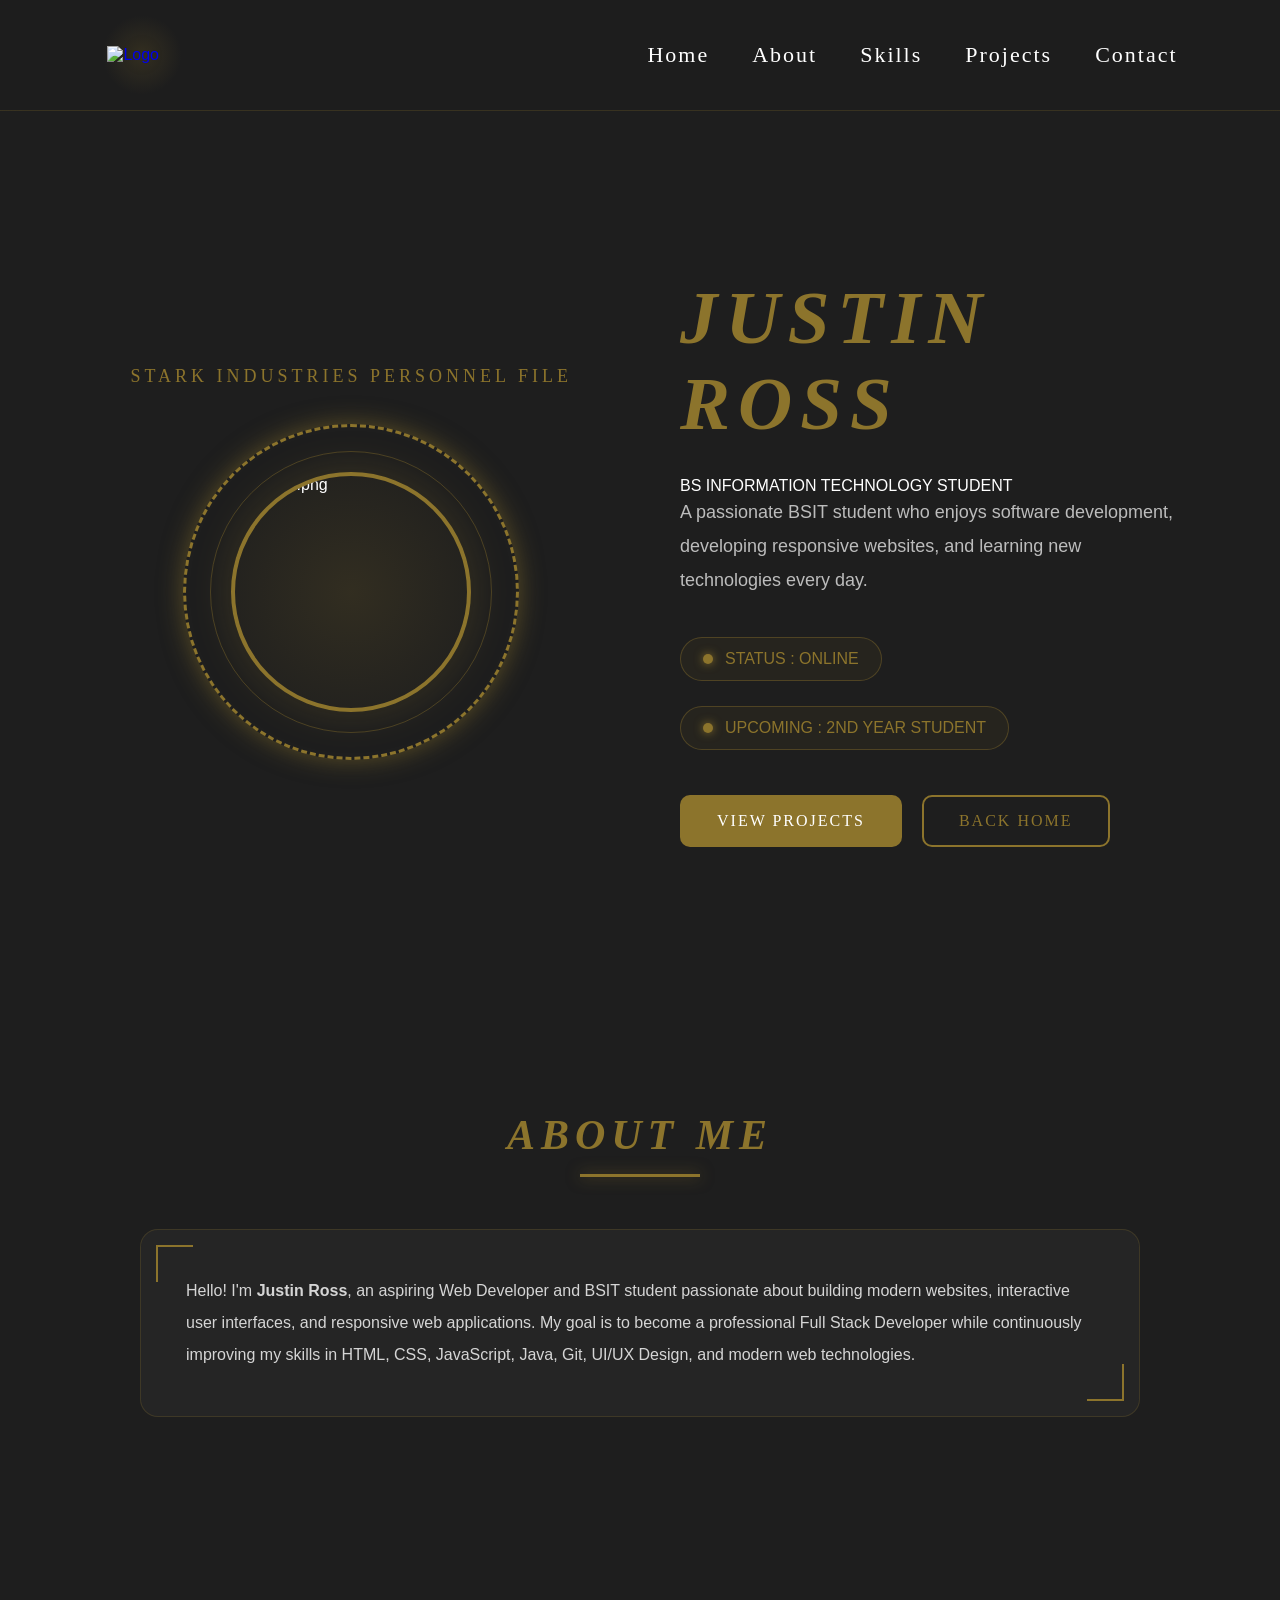
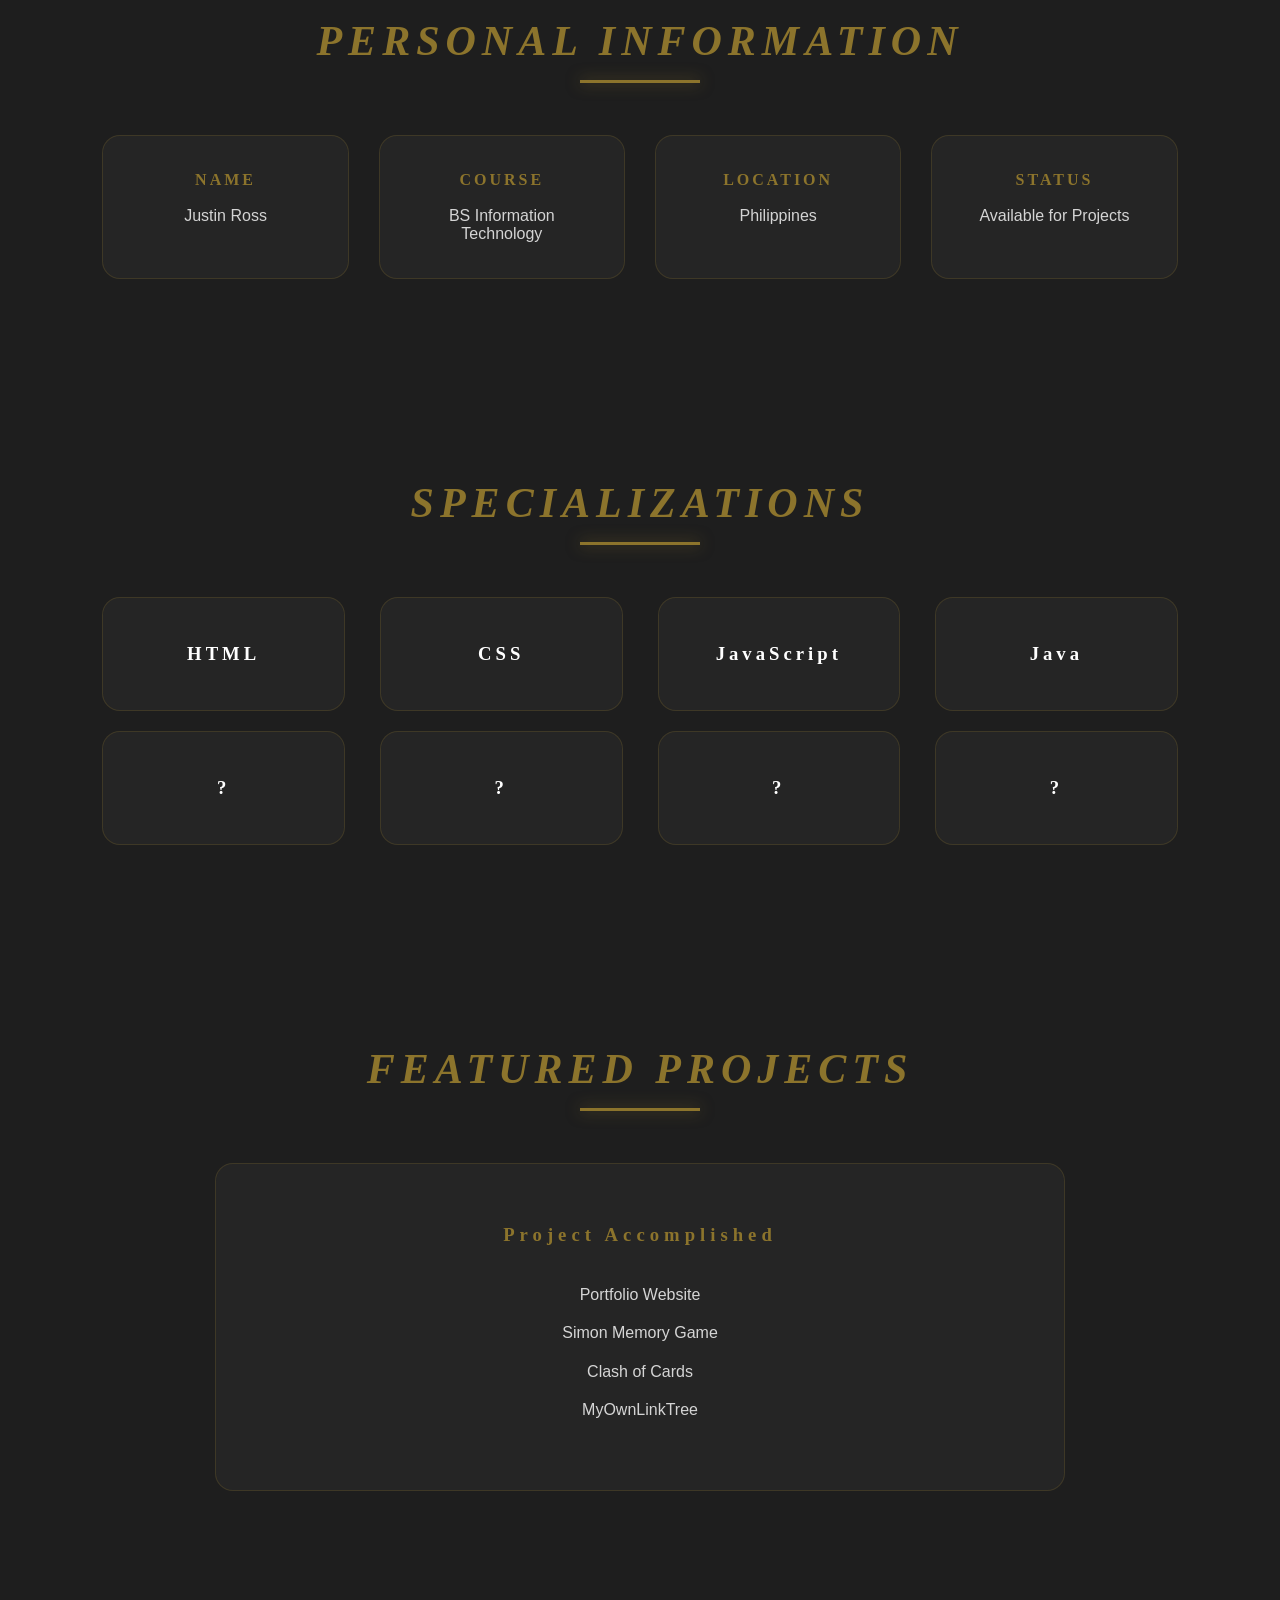
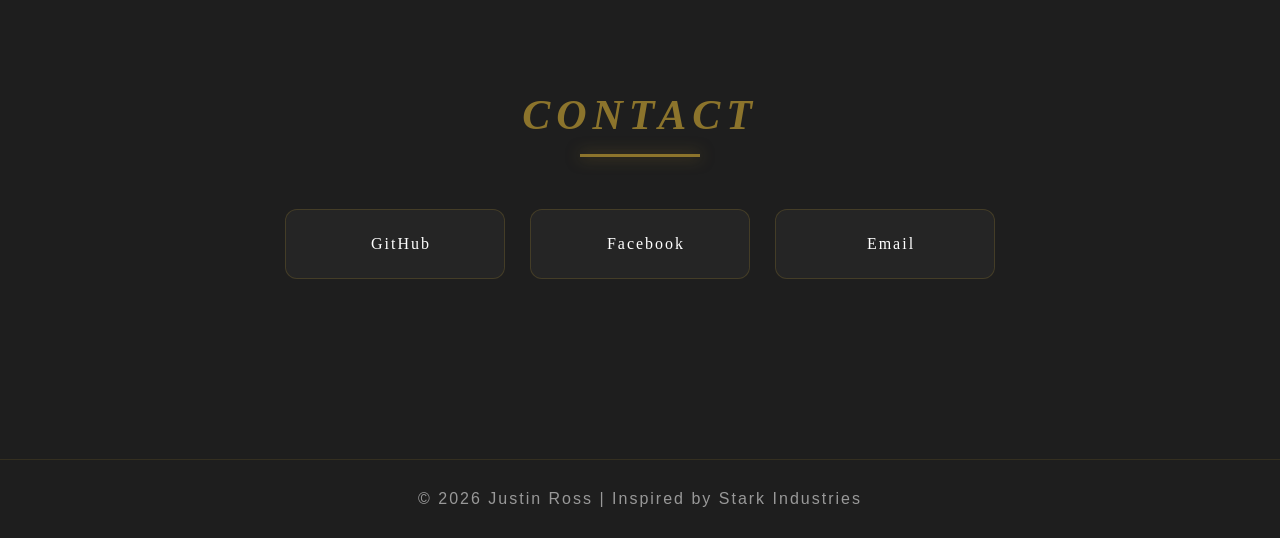
==== profile.html @ 9672987f "Add files via upload" ====
<!DOCTYPE html>
<html lang="en">
<head>

    <meta charset="UTF-8">
    <meta name="viewport" content="width=device-width, initial-scale=1.0">
    <script src="https://kit.fontawesome.com/cd09160579.js" crossorigin="anonymous"></script>
    <link rel="stylesheet" href="profile.css">

    <title>Justin Ross | Profile</title>

</head>

<body>

<!-- ========================================= -->
<!-- NAVIGATION -->
<!-- ========================================= -->

<header>

    <nav>

        <div class="logo">

            <a href="index.html">

                <img src="logo.png" alt="Logo">

            </a>

        </div>

        <ul>

            <li><a href="index.html"><i class="fa-solid fa-house"></i> Home</a></li>

            <li><a href="#about"><i class="fa-solid fa-user"></i> About</a></li>

            <li><a href="#skills"><i class="fa-solid fa-code"></i> Skills</a></li>

            <li><a href="#projects"><i class="fa-solid fa-folder-open"></i> Projects</a></li>

            <li><a href="#contact"><i class="fa-solid fa-envelope"></i> Contact</a></li>

        </ul>

    </nav>

</header>

<!-- ========================================= -->
<!-- HERO -->
<!-- ========================================= -->

        <section class="hero">

<div class="hero-container">

<!-- LEFT -->

<div class="left-panel">

    <p class="system-text">

        STARK INDUSTRIES PERSONNEL FILE

    </p>

    <div class="scan-ring">

        <div class="profile-frame">

            <!-- Your Picture -->

            <img src="img/profile.png" alt="Profile.png">

        </div>

    </div>

</div>

<!-- RIGHT -->

        <div class="right-panel">

            <h1>JUSTIN ROSS</h1>

                <h3></h3>BS INFORMATION TECHNOLOGY STUDENT</h3>

                    <p class="description">

                        A passionate BSIT student who enjoys software development, 
                        developing responsive websites, and learning
                        new technologies every day.

                    </p>

        <div class="status-container">

            <div class="status">

                <span></span>

                    STATUS : ONLINE

            </div>

            <div class="status">

            <span></span>

                UPCOMING : 2ND YEAR STUDENT

            </div>

</div>

<div class="buttons">

<a href="#projects" class="btn-primary">VIEW PROJECTS</a>

<a href="index.html" class="btn-secondary">BACK HOME</a>

</div>

</div>

</div>

</section>

<!-- ========================================= -->
<!-- ABOUT -->
<!-- ========================================= -->

<section id="about" class="about">

<div class="section-title">

<h2>ABOUT ME</h2>
</div>

<div class="about-card">

<p>

Hello! I'm <strong>Justin Ross</strong>, an aspiring Web Developer
and BSIT student passionate about building modern websites,
interactive user interfaces, and responsive web applications.

My goal is to become a professional Full Stack Developer while
continuously improving my skills in HTML, CSS, JavaScript,
Java, Git, UI/UX Design, and modern web technologies.

</p>

</div>

</section>

<!-- ========================================= -->
<!-- QUICK INFO -->
<!-- ========================================= -->

<section class="information">

<div class="section-title">

<h2>PERSONAL INFORMATION</h2>

</div>

<div class="info-grid">

<div class="info-box">

<h4>NAME</h4>

<p>Justin Ross</p>

</div>

<div class="info-box">

<h4>COURSE</h4>

<p>BS Information Technology</p>

</div>

<div class="info-box">

<h4>LOCATION</h4>

<p>Philippines</p>

</div>

<div class="info-box">

<h4>STATUS</h4>

<p>Available for Projects</p>

</div>

</div>

</section>

<!-- ========================================= -->
<!-- SKILLS PREVIEW -->
<!-- ========================================= -->

<section id="skills" class="preview">

    <div class="section-title">

        <h2>SPECIALIZATIONS</h2>

    </div>

        <div class="preview-grid">

            <div class="preview-card">

                <i class="fa-brands fa-html5"></i>

                    <h3>HTML</h3>

            </div>

            <div class="preview-card">

                <i class="fa-brands fa-css3-alt"></i>

                    <h3>CSS</h3>

            </div>

            <div class="preview-card">

                <i class="fa-brands fa-js"></i>

                    <h3>JavaScript</h3>

            </div>

            <div class="preview-card">

                <i class="fa-brands fa-java"></i>

                    <h3>Java</h3>

            </div>



    </div>

    <!-- second -->

     <div class="preview-grid" style="margin-top: 20px;">

            <div class="preview-card">

                

                    <h3>?</h3>

            </div>

            <div class="preview-card">

              

                    <h3>?</h3>

            </div>

            <div class="preview-card">

             

                    <h3>?</h3>

            </div>

            <div class="preview-card">

                

                    <h3>?</h3>

            </div>



    </div>

</section>

<!-- ========================================= -->
<!-- PROJECT PLACEHOLDER -->
<!-- ========================================= -->

<section id="projects" class="projects">

<div class="section-title">

<h2>FEATURED PROJECTS</h2>

</div>

<div class="project-placeholder">

<h3>Project Accomplished</h3>

<p>Portfolio Website<br>

Simon Memory Game<br>
Clash of Cards<br>
MyOwnLinkTree</p>
</div>
</section>
<!-- ========================================= -->
<!-- CONTACT -->
<!-- ========================================= -->
<section id="contact" class="contact">
<div class="section-title">
<h2>CONTACT</h2>
</div>
<div class="contact-container">
<a href="#"><i class="fa-brands fa-github"></i>GitHub</a>

<a href="#"><i class="fa-brands fa-facebook"></i>Facebook</a>

<a href="#"><i class="fa-solid fa-envelope"></i>Email</a></div>

</section>

<footer>

<p>

© 2026 Justin Ross | Inspired by Stark Industries

</p>

</footer>

</body>

</html>
---- profile.css ----
::-webkit-scrollbar{
    display:none;
}

@font-face{
    font-family:"Stark";
    src:url("../Stark.otf");
}

*{
    margin:0;
    padding:0;
    box-sizing:border-box;
    scroll-behavior:smooth;
}

body{

    background:#1E1E1E;

    color:white;

    font-family:Arial, Helvetica, sans-serif;

    overflow-x:hidden;

}

section{

    padding:100px 8%;

}

a{

    text-decoration:none;

}

img{

    display:block;

    max-width:100%;

}

/* ========================================= */
/* NAVIGATION */
/* ========================================= */

header{

    position:sticky;

    top:0;

    z-index:1000;

    backdrop-filter:blur(12px);

    background:rgba(30,30,30,.82);

    border-bottom:1px solid rgba(140,116,44,.25);

}

nav{

    display:flex;

    justify-content:space-between;

    align-items:center;

    padding:15px 8%;

}

.logo{

    width:80px;

    height:80px;

    display:grid;

    place-items:center;

    border-radius:50%;

    background:
    radial-gradient(circle,
    rgba(140,116,44,.20),
    transparent 70%);

    transition:.4s;

}

.logo:hover{

    transform:rotate(10deg);

    box-shadow:
    0 0 25px rgba(140,116,44,.55);

}

.logo img{

    width:70px;

}

nav ul{

    display:flex;

    list-style:none;

    gap:35px;

}

nav ul li{

    list-style:none;

}

nav ul li a{

    color:white;

    font-family:"Stark";

    letter-spacing:2px;

    font-size:22px;

    transition:.3s;

}

nav ul li a:hover{

    color:#8C742C;

}

nav i{

    margin-right:8px;

}

/* ========================================= */
/* HERO */
/* ========================================= */

.hero{

    min-height:100vh;

    display:flex;

    justify-content:center;

    align-items:center;

}

.hero-container{

    width:100%;

    display:flex;

    justify-content:space-between;

    align-items:center;

    gap:80px;

}

/* ========================================= */
/* LEFT PANEL */
/* ========================================= */

.left-panel{

    flex:1;

    display:flex;

    flex-direction:column;

    align-items:center;

}

.system-text{

    color:#8C742C;

    font-family:"Stark";

    letter-spacing:4px;

    margin-bottom:40px;

    font-size:18px;

}

/* ========================================= */
/* SCAN RING */
/* ========================================= */

.scan-ring{

    width:330px;

    height:330px;

    border-radius:50%;

    display:flex;

    justify-content:center;

    align-items:center;

    position:relative;

    animation:rotateRing 15s linear infinite;

}

/* OUTER RING */

.scan-ring::before{

    content:"";

    position:absolute;

    width:100%;

    height:100%;

    border-radius:50%;

    border:3px dashed #8C742C;

    box-shadow:

    0 0 25px rgba(140,116,44,.55);

}

/* INNER RING */

.scan-ring::after{

    content:"";

    position:absolute;

    width:280px;

    height:280px;

    border-radius:50%;

    border:1px solid rgba(140,116,44,.4);

}

/* ========================================= */
/* PROFILE FRAME */
/* ========================================= */

.profile-frame{

    width:240px;

    height:240px;

    border-radius:50%;

    overflow:hidden;

    border:4px solid #8C742C;

    display:flex;

    justify-content:center;

    align-items:center;

    background:

    radial-gradient(circle,

    rgba(140,116,44,.18),

    transparent);

    box-shadow:

    0 0 40px rgba(140,116,44,.25);

}

.profile-frame img{

    width:100%;

    height:100%;

    object-fit:cover;

}

/* ========================================= */
/* RIGHT PANEL */
/* ========================================= */

.right-panel{

    flex:1;

}

.right-panel h1{

    font-family:"Stark";

    font-size:75px;

    color:#8C742C;

    letter-spacing:8px;

    font-style:italic;

    margin-bottom:20px;

}

.right-panel h3{

    font-size:28px;

    color:#d6d6d6;

    letter-spacing:4px;

    margin-bottom:30px;

}

.description{

    line-height:1.9;

    font-size:18px;

    color:#bcbcbc;

    margin-bottom:40px;

}

/* ========================================= */
/* STATUS */
/* ========================================= */

.status-container{

    display:flex;

    gap:25px;

    flex-wrap:wrap;

    margin-bottom:45px;

}

.status{

    display:flex;

    align-items:center;

    gap:12px;

    color:#8C742C;

    border:1px solid rgba(140,116,44,.4);

    padding:12px 22px;

    border-radius:30px;

    background:rgba(140,116,44,.08);

}

.status span{

    width:10px;

    height:10px;

    border-radius:50%;

    background:#8C742C;

    box-shadow:

    0 0 10px #8C742C;

    animation:pulse 1s infinite;

}

/* ========================================= */
/* BUTTONS */
/* ========================================= */

.buttons{

    display:flex;

    gap:20px;

    flex-wrap:wrap;

}

.btn-primary{

    padding:15px 35px;

    background:#8C742C;

    color:white;

    font-family:"Stark";

    letter-spacing:2px;

    border-radius:10px;

    transition:.35s;

    border:2px solid transparent;

}

.btn-primary:hover{

    transform:translateY(-6px);

    box-shadow:

    0 0 25px rgba(140,116,44,.55);

}

.btn-secondary{

    padding:15px 35px;

    color:#8C742C;

    border:2px solid #8C742C;

    border-radius:10px;

    font-family:"Stark";

    letter-spacing:2px;

    transition:.35s;

}

.btn-secondary:hover{

    background:#8C742C;

    color:white;

}

/* ========================================= */
/* ANIMATIONS */
/* ========================================= */

@keyframes rotateRing{

    from{

        transform:rotate(0deg);

    }

    to{

        transform:rotate(360deg);

    }

}

@keyframes pulse{

    50%{

        transform:scale(.75);

        opacity:.4;

    }

}

/* ========================================= */
/* SECTION TITLE */
/* ========================================= */

.section-title{

    text-align:center;

    margin-bottom:70px;

    position:relative;

}

.section-title h2{

    font-family:"Stark";

    font-size:42px;

    color:#8C742C;

    letter-spacing:6px;

    font-style:italic;

    display:inline-block;

    position:relative;

}

/* glowing line */

.section-title h2::after{

    content:"";

    position:absolute;

    left:50%;

    bottom:-18px;

    transform:translateX(-50%);

    width:120px;

    height:3px;

    background:#8C742C;

    box-shadow:0 0 15px rgba(140,116,44,.7);

}

/* ========================================= */
/* ABOUT */
/* ========================================= */

.about-card{

    max-width:1000px;

    margin:auto;

    padding:45px;

    background:rgba(255,255,255,.03);

    border:1px solid rgba(140,116,44,.25);

    border-radius:18px;

    line-height:2;

    color:#d5d5d5;

    position:relative;

    transition:.35s;

    overflow:hidden;

}

.about-card:hover{

    transform:translateY(-8px);

    border-color:#8C742C;

    box-shadow:

    0 0 30px rgba(140,116,44,.18);

}

/* HUD corner */

.about-card::before{

    content:"";

    position:absolute;

    top:15px;

    left:15px;

    width:35px;

    height:35px;

    border-top:2px solid #8C742C;

    border-left:2px solid #8C742C;

}

.about-card::after{

    content:"";

    position:absolute;

    bottom:15px;

    right:15px;

    width:35px;

    height:35px;

    border-bottom:2px solid #8C742C;

    border-right:2px solid #8C742C;

}

/* ========================================= */
/* INFORMATION */
/* ========================================= */

.info-grid{

    display:grid;

    grid-template-columns:repeat(auto-fit,minmax(220px,1fr));

    gap:30px;

}

.info-box{

    padding:35px;

    text-align:center;

    border-radius:18px;

    background:rgba(255,255,255,.03);

    border:1px solid rgba(140,116,44,.25);

    transition:.35s;

}

.info-box:hover{

    transform:translateY(-10px);

    border-color:#8C742C;

    box-shadow:

    0 0 20px rgba(140,116,44,.3);

}

.info-box h4{

    color:#8C742C;

    font-family:"Stark";

    letter-spacing:3px;

    margin-bottom:18px;

}

.info-box p{

    color:#d4d4d4;

}

/* ========================================= */
/* SKILLS */
/* ========================================= */

.preview-grid{

    display:grid;

    grid-template-columns:repeat(auto-fit,minmax(220px,1fr));

    gap:35px;

}

.preview-card{

    padding:45px;

    text-align:center;

    background:rgba(255,255,255,.03);

    border-radius:18px;

    border:1px solid rgba(140,116,44,.25);

    transition:.35s;

    cursor:pointer;

}

.preview-card:hover{

    transform:translateY(-12px);

    border-color:#8C742C;

    box-shadow:

    0 0 35px rgba(140,116,44,.28);

}

.preview-card i{

    font-size:65px;

    color:#8C742C;

    margin-bottom:25px;

}

.preview-card h3{

    font-family:"Stark";

    letter-spacing:4px;

    color:white;

}

/* ========================================= */
/* PROJECTS */
/* ========================================= */

.project-placeholder{

    max-width:850px;

    margin:auto;

    padding:60px;

    text-align:center;

    border-radius:18px;

    background:rgba(255,255,255,.03);

    border:1px solid rgba(140,116,44,.25);

    transition:.35s;

}

.project-placeholder:hover{

    transform:translateY(-8px);

    border-color:#8C742C;

    box-shadow:

    0 0 30px rgba(140,116,44,.2);

}

.project-placeholder h3{

    color:#8C742C;

    font-family:"Stark";

    letter-spacing:5px;

    margin-bottom:30px;

}

.project-placeholder p{

    line-height:2.4;

    color:#d5d5d5;

}

/* ========================================= */
/* CONTACT */
/* ========================================= */

.contact-container{

    display:flex;

    justify-content:center;

    flex-wrap:wrap;

    gap:25px;

}

.contact-container a{

    width:220px;

    height:70px;

    display:flex;

    justify-content:center;

    align-items:center;

    gap:12px;

    color:white;

    border-radius:12px;

    border:1px solid rgba(140,116,44,.3);

    background:rgba(255,255,255,.03);

    transition:.35s;

    font-family:"Stark";

    letter-spacing:2px;

}

.contact-container a:hover{

    background:#8C742C;

    color:white;

    transform:translateY(-8px);

    box-shadow:

    0 0 30px rgba(140,116,44,.35);

}

.contact-container i{

    font-size:24px;

}

/* ========================================= */
/* FOOTER */
/* ========================================= */

footer{

    padding:30px;

    text-align:center;

    border-top:1px solid rgba(140,116,44,.2);

    color:#999;

    letter-spacing:2px;

    margin-top:80px;

}

/* ========================================= */
/* LAPTOP */
/* ========================================= */

@media (max-width:1200px){

.hero-container{

    gap:50px;

}

.right-panel h1{

    font-size:60px;

}

.scan-ring{

    width:280px;
    height:280px;

}

.scan-ring::after{

    width:240px;
    height:240px;

}

.profile-frame{

    width:200px;
    height:200px;

}

}

/* ========================================= */
/* TABLET */
/* ========================================= */

@media (max-width:992px){

.hero{

    padding-top:60px;

}

.hero-container{

    flex-direction:column;

    text-align:center;

}

.right-panel{

    display:flex;

    flex-direction:column;

    align-items:center;

}

.description{

    max-width:700px;

}

.status-container{

    justify-content:center;

}

.buttons{

    justify-content:center;

}

nav{

    flex-direction:column;

    gap:20px;

}

nav ul{

    flex-wrap:wrap;

    justify-content:center;

}

}

/* ========================================= */
/* MOBILE */
/* ========================================= */

@media (max-width:768px){

section{

    padding:80px 6%;

}

.logo{

    width:65px;
    height:65px;

}

.logo img{

    width:55px;

}

.right-panel h1{

    font-size:45px;

    letter-spacing:5px;

}

.right-panel h3{

    font-size:22px;

}

.description{

    font-size:16px;

}

.scan-ring{

    width:240px;
    height:240px;

}

.scan-ring::after{

    width:200px;
    height:200px;

}

.profile-frame{

    width:170px;
    height:170px;

}

.preview-grid{

    grid-template-columns:1fr;

}

.info-grid{

    grid-template-columns:1fr;

}

.contact-container{

    flex-direction:column;

    align-items:center;

}

.contact-container a{

    width:100%;

    max-width:320px;

}

}

/* ========================================= */
/* SMALL PHONE */
/* ========================================= */

@media (max-width:425px){

section{

    padding:70px 20px;

}

nav ul{

    gap:15px;

}

nav ul li a{

    font-size:17px;

}

.right-panel h1{

    font-size:34px;

    letter-spacing:3px;

}

.right-panel h3{

    font-size:18px;

}

.scan-ring{

    width:200px;
    height:200px;

}

.scan-ring::after{

    width:170px;
    height:170px;

}

.profile-frame{

    width:140px;
    height:140px;

}

.buttons{

    flex-direction:column;

    width:100%;

}

.btn-primary,
.btn-secondary{

    width:100%;

    text-align:center;

}

.status{

    width:100%;

    justify-content:center;

}

.section-title h2{

    font-size:30px;

}

.about-card{

    padding:30px;

}

.project-placeholder{

    padding:35px;

}

}

/* ========================================= */
/* EXTRA SMALL */
/* ========================================= */

@media (max-width:320px){

.right-panel h1{

    font-size:28px;

}

.scan-ring{

    width:170px;
    height:170px;

}

.scan-ring::after{

    width:145px;
    height:145px;

}

.profile-frame{

    width:120px;
    height:120px;

}

.logo{

    width:55px;
    height:55px;

}

.logo img{

    width:45px;

}

}
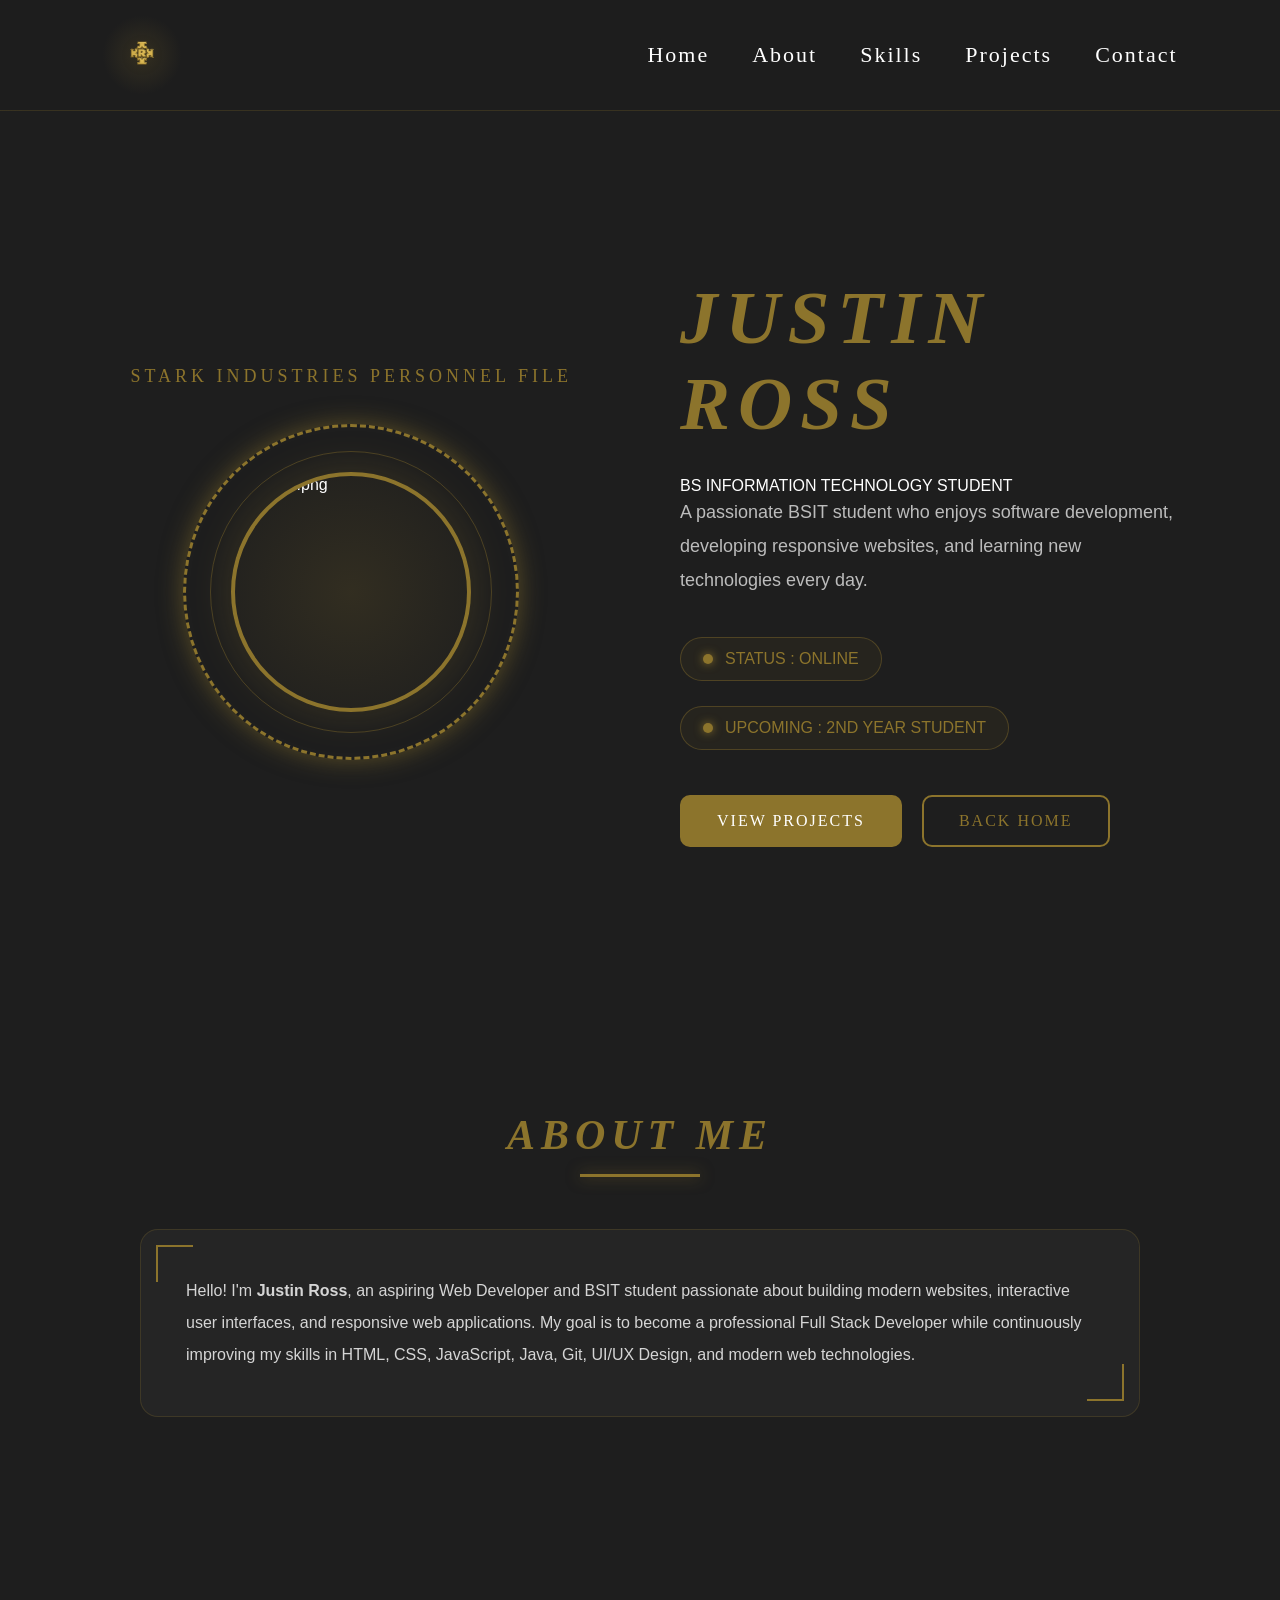
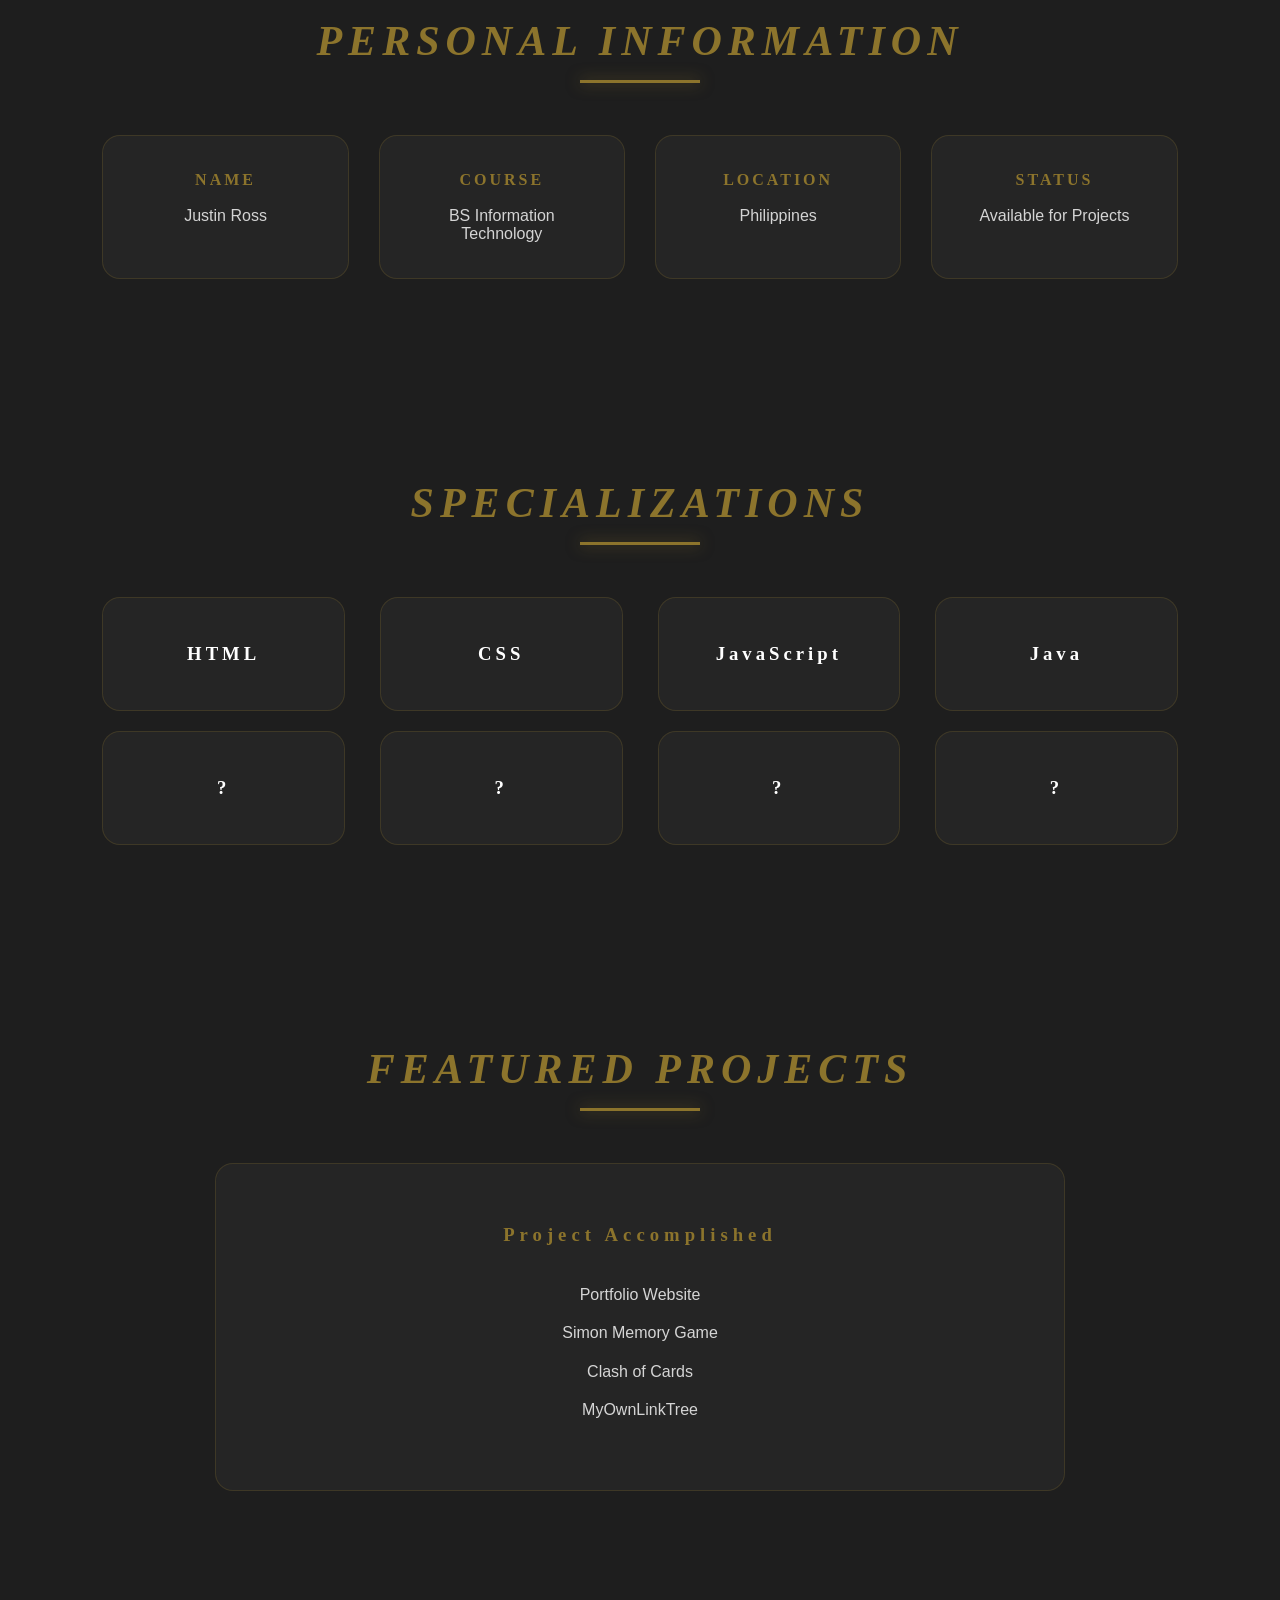
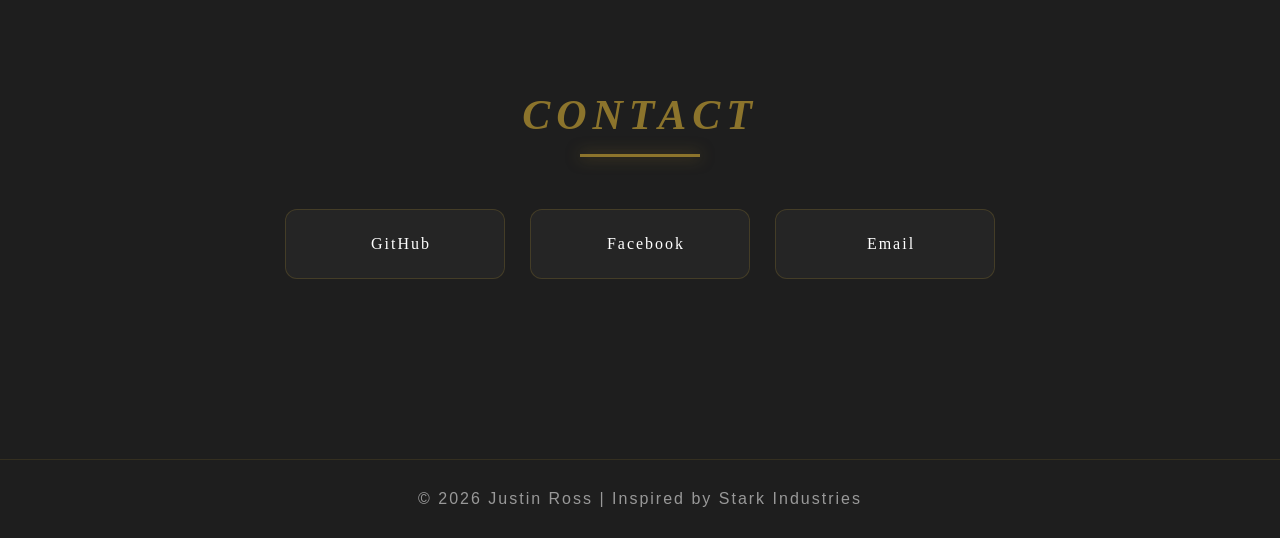
==== commit b6ab8e89: "Update profile.html" ====
--- a/profile.html
+++ b/profile.html
@@ -25,7 +25,7 @@
 
             <a href="index.html">
 
-                <img src="logo.png" alt="Logo">
+                <img src="images/logo.png" alt="Logo">
 
             </a>
 
@@ -353,4 +353,4 @@
 
 </body>
 
-</html>+</html>
